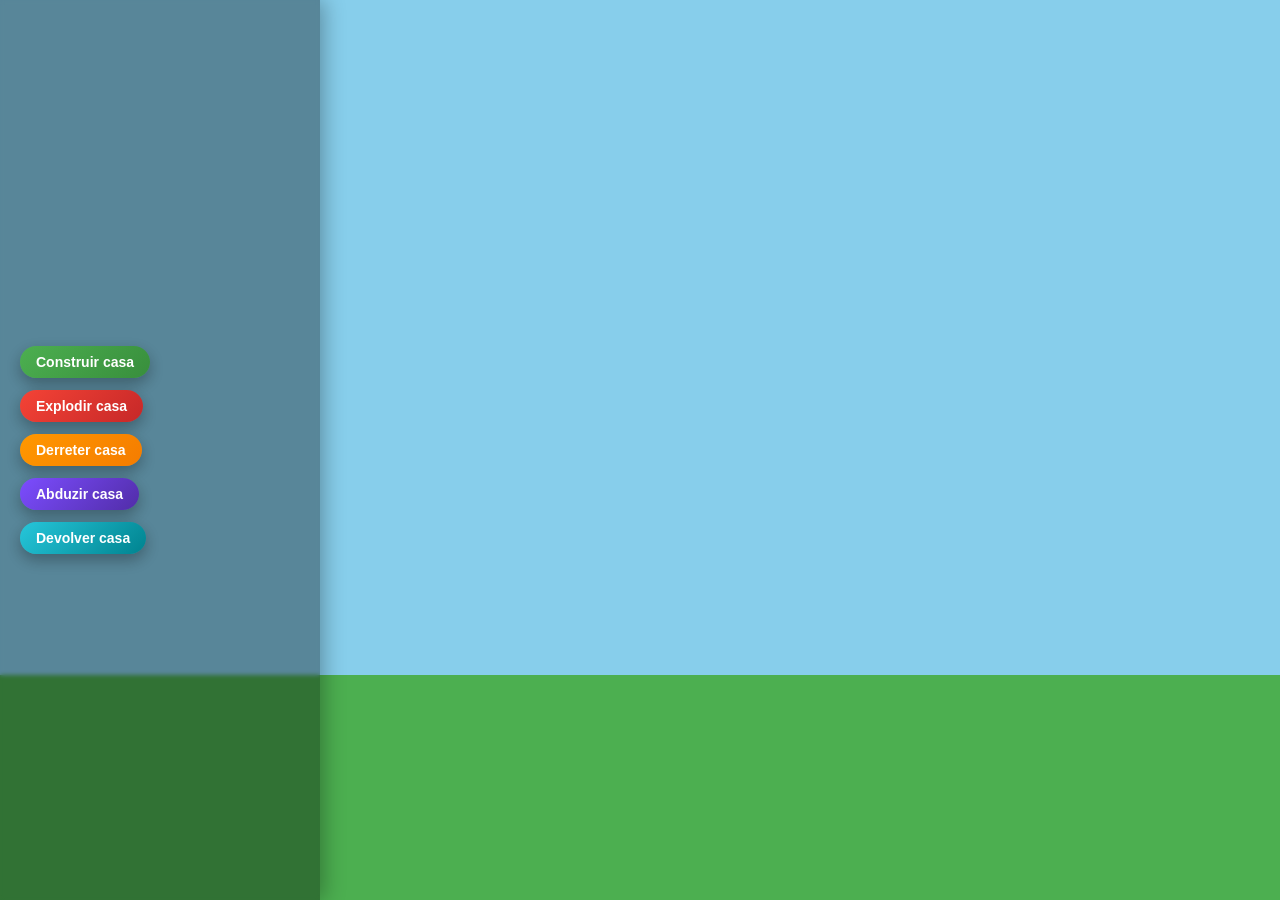
==== index.html @ 7f027447 "first commit" ====
<!DOCTYPE html>
<html lang="pt-BR">
<head>
  <meta charset="UTF-8">
  <meta name="viewport" content="width=device-width, initial-scale=1.0">
  <title>Construtor de Casas</title>
  <style>
    * {
      margin: 0;
      padding: 0;
      box-sizing: border-box;
    }

    body {
      font-family: "Comic Sans MS", "Comic Sans", cursive, sans-serif;
      display: flex;
      flex-direction: column;
      justify-content: center;
      align-items: center;
      min-height: 100vh;
      background: #87ceeb;
      overflow: hidden;
    }

    .ground {
      position: fixed;
      bottom: 0;
      left: 0;
      width: 100%;
      height: 25vh;
      background: #4caf50;
    }

    .control-panel {
      position: fixed;
      left: 0;
      top: 0;
      bottom: 0;
      width: 25vw;
      z-index: 10;
      display: flex;
      flex-direction: column;
      justify-content: center;
      align-items: flex-start;
      gap: 12px;
      padding: 20px;
      background: rgba(0, 0, 0, 0.35);
      backdrop-filter: blur(2px);
      box-shadow: 4px 0 20px rgba(0, 0, 0, 0.3);
    }

    button {
      font-family: inherit;
      border: none;
      padding: 8px 16px;
      font-size: 14px;
      font-weight: bold;
      border-radius: 50px;
      cursor: pointer;
      color: #fff;
      box-shadow: 0 6px 16px rgba(0, 0, 0, 0.3);
      transition: transform 0.2s, box-shadow 0.2s, filter 0.2s;
    }

    button:hover {
      transform: translateY(-3px);
      filter: brightness(1.1);
    }

    button:active {
      transform: translateY(0) scale(0.96);
    }

    #btn-build {
      background: linear-gradient(135deg, #4caf50, #388e3c);
    }

    #btn-explode {
      background: linear-gradient(135deg, #f44336, #c62828);
    }

    #btn-melt {
      background: linear-gradient(135deg, #ff9800, #f57c00);
    }

    #btn-abduct {
      background: linear-gradient(135deg, #7c4dff, #512da8);
    }

    #btn-return {
      background: linear-gradient(135deg, #26c6da, #00838f);
    }

    .scene {
      position: fixed;
      bottom: 25vh;
      left: 50%;
      transform: translateX(-50%);
      width: 300px;
      height: 320px;
      z-index: 5;
    }

    .house {
      position: absolute;
      bottom: 0;
      left: 50%;
      margin-left: -90px;
      width: 180px;
      height: 150px;
      background: #f4a460;
      border: 3px solid #5d4037;
      visibility: hidden;
      opacity: 0;
    }

    .house.built {
      visibility: visible;
      opacity: 1;
    }

    .house.popping {
      animation: pop 0.4s ease-out;
    }

    .house.returning {
      visibility: visible;
      animation: return-down 1.6s ease-out forwards;
    }

    @keyframes return-down {
      from {
        transform: translateY(-45vh) scale(0.05);
        opacity: 0;
      }
      to {
        transform: translateY(0) scale(1);
        opacity: 1;
      }
    }

    .house .roof {
      position: absolute;
      bottom: 100%;
      left: 50%;
      margin-left: -105px;
      width: 0;
      height: 0;
      border-left: 105px solid transparent;
      border-right: 105px solid transparent;
      border-bottom: 90px solid #c62828;
    }

    .house .door {
      position: absolute;
      bottom: 0;
      left: 50%;
      margin-left: -20px;
      width: 40px;
      height: 60px;
      background: #5d4037;
      border-radius: 20px 20px 0 0;
      z-index: 1;
    }

    .house .window {
      position: absolute;
      top: 20px;
      width: 34px;
      height: 34px;
      background: #bbdefb;
      border: 3px solid #5d4037;
      border-radius: 4px;
    }

    .house .window.left {
      left: 16px;
    }

    .house .window.right {
      right: 16px;
    }

    @keyframes pop {
      0% {
        transform: scale(0);
      }
      70% {
        transform: scale(1.1);
      }
      100% {
        transform: scale(1);
      }
    }

    .house.melting {
      animation: melt 1.6s ease-in forwards;
    }

    @keyframes melt {
      0% {
        transform: scale(1);
        opacity: 1;
      }
      25% {
        transform: scaleY(1.1);
        border-radius: 12px 12px 0 0;
      }
      60% {
        transform: scaleY(0.55) translateY(30px);
        border-radius: 40% 40% 60% 60%;
        filter: blur(1px);
      }
      100% {
        transform: scaleY(0.05) translateY(70px);
        border-radius: 50%;
        opacity: 0;
      }
    }

    .drip {
      position: fixed;
      width: 10px;
      height: 30px;
      border-radius: 50%;
      pointer-events: none;
      z-index: 20;
      background: #f4a460;
      animation: drip 1.2s ease-in forwards;
    }

    @keyframes drip {
      from {
        transform: translateY(0) scale(1);
        opacity: 1;
      }
      to {
        transform: translateY(120px) scale(0.6);
        opacity: 0;
      }
    }

    .particle {
      position: fixed;
      width: 12px;
      height: 12px;
      border-radius: 50%;
      pointer-events: none;
      z-index: 20;
      animation: fly 0.9s ease-out forwards;
    }

    @keyframes fly {
      0% {
        transform: translate(0, 0) scale(1);
        opacity: 1;
      }
      100% {
        transform: translate(var(--dx), var(--dy)) scale(0.2);
        opacity: 0;
      }
    }

    .boom {
      position: absolute;
      top: 40%;
      left: 50%;
      margin-left: -45px;
      font-size: 90px;
      opacity: 0;
      pointer-events: none;
      z-index: 15;
    }

    #ufo {
      position: fixed;
      top: 3%;
      left: -320px;
      width: 200px;
      height: 70px;
      z-index: 18;
      visibility: hidden;
      pointer-events: none;
    }

    #ufo .ufo-body {
      position: absolute;
      top: 0;
      left: 0;
      width: 200px;
      height: 70px;
      animation: bob 2.2s ease-in-out infinite alternate;
    }

    #ufo.enter {
      visibility: visible;
      animation: ufo-in 1.6s ease-in forwards;
    }

    #ufo.exit {
      visibility: visible;
      animation: ufo-out 1.5s ease-in forwards;
    }

    @keyframes ufo-in {
      from {
        left: -320px;
      }
      to {
        left: calc(50% - 100px);
      }
    }

    @keyframes ufo-out {
      from {
        left: calc(50% - 100px);
      }
      to {
        left: 100vw;
      }
    }

    .ufo-dome {
      position: absolute;
      top: -34px;
      left: 50%;
      transform: translateX(-50%);
      width: 84px;
      height: 56px;
      background: radial-gradient(circle at 35% 22%, #e8fbff, #4fc3f7 55%, #0277bd);
      border-radius: 50% 50% 48% 48%;
      box-shadow: inset 0 -8px 10px rgba(0, 0, 0, 0.3), 0 0 18px rgba(79, 195, 247, 0.6);
    }

    .ufo-dome::after {
      content: '';
      position: absolute;
      top: 8px;
      left: 20px;
      width: 12px;
      height: 8px;
      background: rgba(255, 255, 255, 0.8);
      border-radius: 50%;
      transform: rotate(-25deg);
    }

    .ufo-saucer {
      position: absolute;
      top: 20px;
      left: 0;
      width: 200px;
      height: 52px;
      background: radial-gradient(ellipse at 50% 0%, #cfd8dc, #90a4ae 55%, #455a64);
      border-radius: 50%;
      box-shadow: 0 10px 20px rgba(0, 0, 0, 0.45);
    }

    .ufo-saucer::after {
      content: '';
      position: absolute;
      left: 17%;
      right: 17%;
      bottom: -20px;
      height: 30px;
      background: radial-gradient(ellipse at 50% 0%, #90a4ae, #37474f);
      border-radius: 50%;
      box-shadow: inherit;
    }

    .ufo-light {
      position: absolute;
      bottom: -4px;
      width: 10px;
      height: 10px;
      border-radius: 50%;
      animation: blink 0.5s ease-in-out infinite alternate;
    }

    .ufo-light.l1 { left: 20px; background: #ff1744; }
    .ufo-light.l2 { left: 55px; background: #00e676; animation-delay: 0.15s; }
    .ufo-light.l3 { left: 95px; background: #2979ff; animation-delay: 0.3s; }
    .ufo-light.l4 { left: 130px; background: #ffee58; animation-delay: 0.45s; }
    .ufo-light.l5 { left: 165px; background: #ff9100; animation-delay: 0.6s; }

    @keyframes blink {
      from {
        opacity: 0.2;
        box-shadow: none;
      }
      to {
        opacity: 1;
        box-shadow: 0 0 10px 3px currentColor;
      }
    }

    @keyframes bob {
      from {
        transform: translateY(0);
      }
      to {
        transform: translateY(14px);
      }
    }

    #beam {
      position: fixed;
      top: 13%;
      left: calc(50% - 70px);
      width: 140px;
      height: 45vh;
      clip-path: polygon(38% 0, 62% 0, 100% 100%, 0 100%);
      background: linear-gradient(to bottom, rgba(139, 255, 139, 0.9), rgba(139, 255, 139, 0));
      z-index: 17;
      visibility: hidden;
      pointer-events: none;
    }

    #beam.show {
      visibility: visible;
      animation: beam-glow 0.8s ease-in-out infinite alternate;
    }

    @keyframes beam-glow {
      from {
        opacity: 0.5;
      }
      to {
        opacity: 1;
      }
    }

    .house.abducted {
      animation: abduct 1.5s ease-in forwards;
    }

    @keyframes abduct {
      to {
        transform: translateY(-45vh) scale(0.1);
        opacity: 0;
      }
    }

    .boom.show {
      animation: boom 0.8s ease-out forwards;
    }

    @keyframes boom {
      0% {
        opacity: 1;
        transform: scale(0.3);
      }
      100% {
        opacity: 0;
        transform: scale(2.5);
      }
    }

    .message {
      position: fixed;
      top: 20px;
      left: 50%;
      transform: translateX(-50%);
      background: rgba(0, 0, 0, 0.7);
      color: #fff;
      padding: 10px 24px;
      border-radius: 50px;
      font-size: 18px;
      z-index: 30;
      visibility: hidden;
      opacity: 0;
      transition: opacity 0.2s, visibility 0.2s;
    }

    .message.show {
      visibility: visible;
      opacity: 1;
    }
  </style>
</head>
<body>
  <div class="ground"></div>

  <div class="control-panel">
    <button id="btn-build" type="button" onclick="buildHouse()">Construir casa</button>
    <button id="btn-explode" type="button" onclick="explodeHouse()">Explodir casa</button>
    <button id="btn-melt" type="button" onclick="meltHouse()">Derreter casa</button>
    <button id="btn-abduct" type="button" onclick="abductHouse()">Abduzir casa</button>
    <button id="btn-return" type="button" onclick="returnHouse()">Devolver casa</button>
  </div>

  <div class="scene">
    <div id="ufo">
      <div class="ufo-body">
        <div class="ufo-dome"></div>
        <div class="ufo-saucer"></div>
        <div class="ufo-light l1"></div>
        <div class="ufo-light l2"></div>
        <div class="ufo-light l3"></div>
        <div class="ufo-light l4"></div>
        <div class="ufo-light l5"></div>
      </div>
    </div>
    <div id="beam" class="beam"></div>
    <div id="boom" class="boom">💥</div>
    <div id="house" class="house">
      <div class="roof"></div>
      <div class="door"></div>
      <div class="window left"></div>
      <div class="window right"></div>
    </div>
  </div>

  <div id="message" class="message"></div>

  <script>
    var house = document.getElementById('house');
    var boom = document.getElementById('boom');
    var message = document.getElementById('message');
    var ufo = document.getElementById('ufo');
    var beam = document.getElementById('beam');
    var houseBuilt = false;
    var houseAbducted = false;
    var msgTimer = null;
    var ufoBusy = false;

    function showMessage(text) {
      message.textContent = text;
      message.classList.add('show');
      if (msgTimer) clearTimeout(msgTimer);
      msgTimer = setTimeout(function () {
        message.classList.remove('show');
      }, 1500);
    }

    function spawnParticles() {
      var colors = ['#f44336', '#ff9800', '#ffeb3b', '#8d6e63', '#ffffff'];
      var rect = house.getBoundingClientRect();
      var hw = rect.left + rect.width / 2;
      var hy = rect.top + rect.height / 2;
      for (var i = 0; i < 30; i++) {
        var p = document.createElement('div');
        p.className = 'particle';
        p.style.background = colors[i % colors.length];
        p.style.left = hw + 'px';
        p.style.top = hy + 'px';
        p.style.setProperty('--dx', (Math.random() - 0.5) * 500 + 'px');
        p.style.setProperty('--dy', (-Math.random() * 500 + 100) + 'px');
        document.body.appendChild(p);
        (function (el) {
          setTimeout(function () { el.remove(); }, 900);
        })(p);
      }
    }

    function buildHouse() {
      if (houseBuilt) {
        showMessage('A casa já está construída!');
        return;
      }
      houseBuilt = true;
      houseAbducted = false;
      house.style.visibility = '';
      boom.classList.remove('show');
      house.classList.remove('built');
      void house.offsetWidth;
      house.classList.add('built');
      house.classList.add('popping');
      setTimeout(function () {
        house.classList.remove('popping');
      }, 500);
      showMessage('🏠 Casa construída');
    }

    function explodeHouse() {
      if (!houseBuilt) {
        showMessage('Não há casa para explodir!');
        return;
      }
      spawnParticles();
      boom.classList.remove('show');
      void boom.offsetWidth;
      boom.classList.add('show');
      house.classList.remove('built');
      houseBuilt = false;
      showMessage('💥 BUM!');
    }

    function spawnDrips() {
      var rect = house.getBoundingClientRect();
      var hw = rect.left + rect.width / 2;
      var hy = rect.top + rect.height / 2;
      for (var i = 0; i < 8; i++) {
        var d = document.createElement('div');
        d.className = 'drip';
        d.style.left = hw + (i - 3) * 22 + 'px';
        d.style.top = hy + 60 + (i % 3) * 15 + 'px';
        d.style.animationDelay = i * 0.15 + 's';
        document.body.appendChild(d);
        (function (el) {
          setTimeout(function () { el.remove(); }, 2600);
        })(d);
      }
    }

    function meltHouse() {
      if (!houseBuilt) {
        showMessage('Não há casa para derreter!');
        return;
      }
      spawnDrips();
      house.classList.remove('built');
      house.classList.add('melting');
      houseBuilt = false;
      showMessage('🥵 A casa derreteu');
      setTimeout(function () {
        house.classList.remove('melting');
      }, 1700);
    }

    function flyEnter(cb) {
      if (ufoBusy) return;
      ufoBusy = true;
      ufo.classList.remove('exit');
      ufo.style.left = '';
      ufo.style.top = '';
      ufo.style.visibility = '';
      ufo.classList.add('enter');
      setTimeout(function () {
        if (cb) cb();
      }, 1600);
    }

    function flyExit(cb) {
      ufo.classList.remove('enter');
      void ufo.offsetWidth;
      ufo.classList.add('exit');
      setTimeout(function () {
        ufo.classList.remove('exit');
        ufo.style.left = '-320px';
        ufo.style.top = '';
        ufo.style.visibility = 'hidden';
        ufoBusy = false;
        if (cb) cb();
      }, 1500);
    }

    function abductHouse() {
      if (!houseBuilt) {
        showMessage('Não há casa para abduzir!');
        return;
      }
      if (ufoBusy) {
        showMessage('O OVNI está ocupado!');
        return;
      }
      houseBuilt = false;
      houseAbducted = true;

      flyEnter(function () {
        beam.classList.add('show');
        house.classList.remove('built');
        house.classList.add('abducted');
      });

      setTimeout(function () {
        house.classList.remove('abducted');
        house.style.visibility = 'hidden';
        beam.classList.remove('show');
        flyExit(function () {
          house.style.visibility = '';
        });
      }, 3400);

      showMessage('🛸 Casa abduzida!');
    }

    function returnHouse() {
      if (!houseAbducted) {
        showMessage('A casa não está abduzida!');
        return;
      }
      if (ufoBusy) {
        showMessage('O OVNI está ocupado!');
        return;
      }
      houseAbducted = false;

      flyEnter(function () {
        beam.classList.add('show');
        house.classList.remove('built');
        house.style.visibility = '';
        void house.offsetWidth;
        house.classList.add('built');
        house.classList.add('returning');
      });

      setTimeout(function () {
        house.classList.remove('returning');
        houseBuilt = true;
        beam.classList.remove('show');
        showMessage('🏠 Casa devolvida!');
        flyExit();
      }, 3400);
    }
  </script>
</body>
</html>
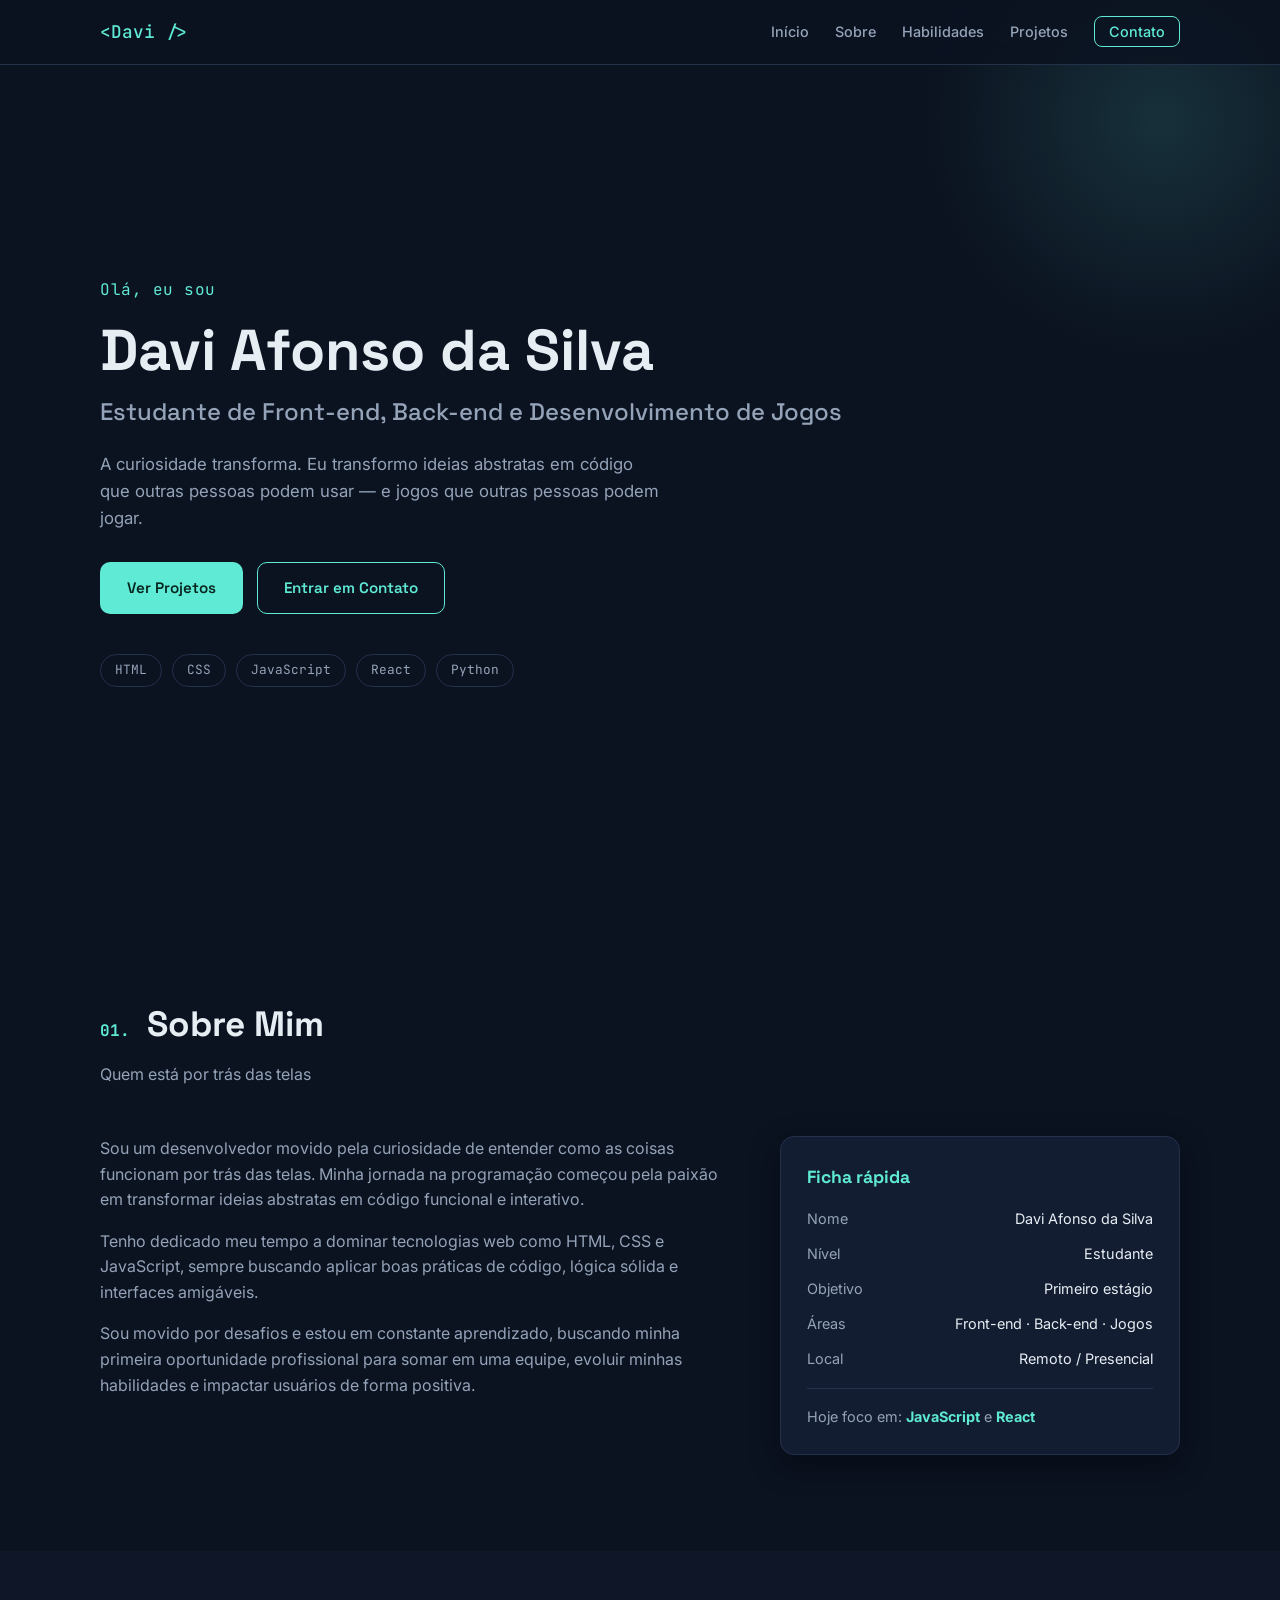
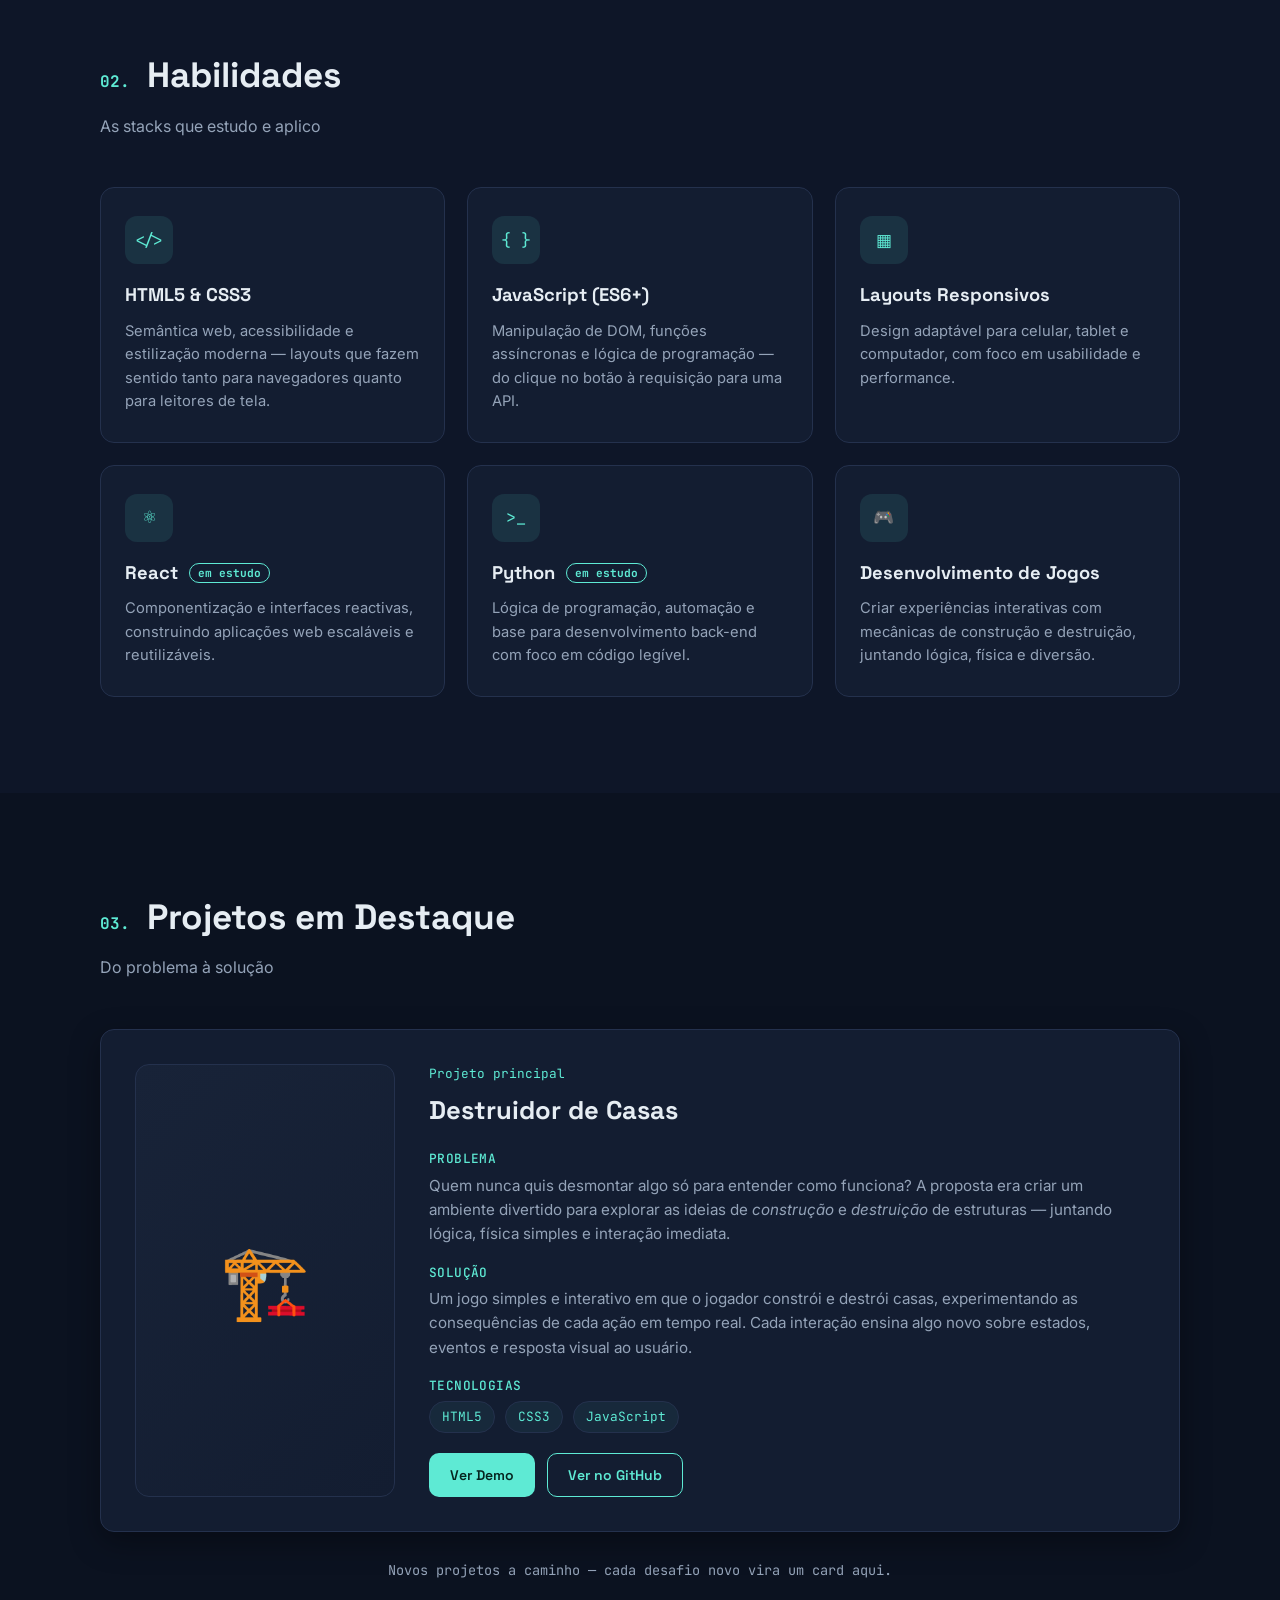
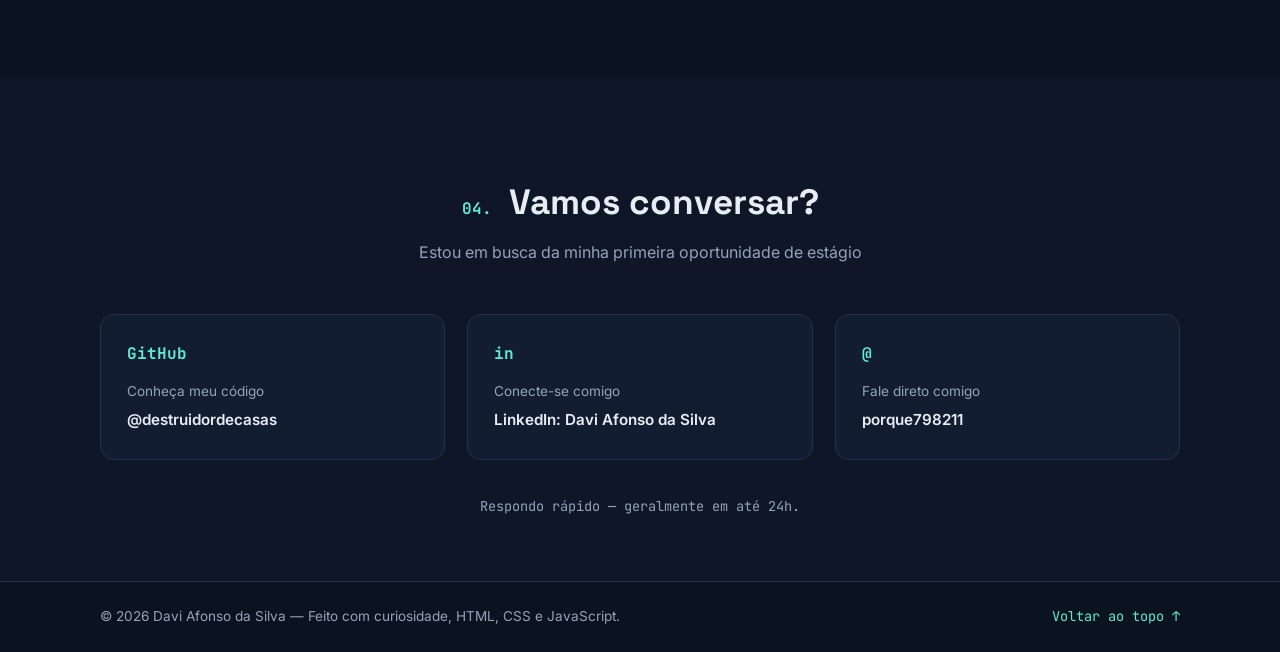
==== commit 6ec2119f: "add portfolio curriculo" ====
--- a/index.html
+++ b/index.html
@@ -3,705 +3,243 @@
 <head>
   <meta charset="UTF-8">
   <meta name="viewport" content="width=device-width, initial-scale=1.0">
-  <title>Construtor de Casas</title>
-  <style>
-    * {
-      margin: 0;
-      padding: 0;
-      box-sizing: border-box;
-    }
-
-    body {
-      font-family: "Comic Sans MS", "Comic Sans", cursive, sans-serif;
-      display: flex;
-      flex-direction: column;
-      justify-content: center;
-      align-items: center;
-      min-height: 100vh;
-      background: #87ceeb;
-      overflow: hidden;
-    }
-
-    .ground {
-      position: fixed;
-      bottom: 0;
-      left: 0;
-      width: 100%;
-      height: 25vh;
-      background: #4caf50;
-    }
-
-    .control-panel {
-      position: fixed;
-      left: 0;
-      top: 0;
-      bottom: 0;
-      width: 25vw;
-      z-index: 10;
-      display: flex;
-      flex-direction: column;
-      justify-content: center;
-      align-items: flex-start;
-      gap: 12px;
-      padding: 20px;
-      background: rgba(0, 0, 0, 0.35);
-      backdrop-filter: blur(2px);
-      box-shadow: 4px 0 20px rgba(0, 0, 0, 0.3);
-    }
-
-    button {
-      font-family: inherit;
-      border: none;
-      padding: 8px 16px;
-      font-size: 14px;
-      font-weight: bold;
-      border-radius: 50px;
-      cursor: pointer;
-      color: #fff;
-      box-shadow: 0 6px 16px rgba(0, 0, 0, 0.3);
-      transition: transform 0.2s, box-shadow 0.2s, filter 0.2s;
-    }
-
-    button:hover {
-      transform: translateY(-3px);
-      filter: brightness(1.1);
-    }
-
-    button:active {
-      transform: translateY(0) scale(0.96);
-    }
-
-    #btn-build {
-      background: linear-gradient(135deg, #4caf50, #388e3c);
-    }
-
-    #btn-explode {
-      background: linear-gradient(135deg, #f44336, #c62828);
-    }
-
-    #btn-melt {
-      background: linear-gradient(135deg, #ff9800, #f57c00);
-    }
-
-    #btn-abduct {
-      background: linear-gradient(135deg, #7c4dff, #512da8);
-    }
-
-    #btn-return {
-      background: linear-gradient(135deg, #26c6da, #00838f);
-    }
-
-    .scene {
-      position: fixed;
-      bottom: 25vh;
-      left: 50%;
-      transform: translateX(-50%);
-      width: 300px;
-      height: 320px;
-      z-index: 5;
-    }
-
-    .house {
-      position: absolute;
-      bottom: 0;
-      left: 50%;
-      margin-left: -90px;
-      width: 180px;
-      height: 150px;
-      background: #f4a460;
-      border: 3px solid #5d4037;
-      visibility: hidden;
-      opacity: 0;
-    }
-
-    .house.built {
-      visibility: visible;
-      opacity: 1;
-    }
-
-    .house.popping {
-      animation: pop 0.4s ease-out;
-    }
-
-    .house.returning {
-      visibility: visible;
-      animation: return-down 1.6s ease-out forwards;
-    }
-
-    @keyframes return-down {
-      from {
-        transform: translateY(-45vh) scale(0.05);
-        opacity: 0;
-      }
-      to {
-        transform: translateY(0) scale(1);
-        opacity: 1;
-      }
-    }
-
-    .house .roof {
-      position: absolute;
-      bottom: 100%;
-      left: 50%;
-      margin-left: -105px;
-      width: 0;
-      height: 0;
-      border-left: 105px solid transparent;
-      border-right: 105px solid transparent;
-      border-bottom: 90px solid #c62828;
-    }
-
-    .house .door {
-      position: absolute;
-      bottom: 0;
-      left: 50%;
-      margin-left: -20px;
-      width: 40px;
-      height: 60px;
-      background: #5d4037;
-      border-radius: 20px 20px 0 0;
-      z-index: 1;
-    }
-
-    .house .window {
-      position: absolute;
-      top: 20px;
-      width: 34px;
-      height: 34px;
-      background: #bbdefb;
-      border: 3px solid #5d4037;
-      border-radius: 4px;
-    }
-
-    .house .window.left {
-      left: 16px;
-    }
-
-    .house .window.right {
-      right: 16px;
-    }
-
-    @keyframes pop {
-      0% {
-        transform: scale(0);
-      }
-      70% {
-        transform: scale(1.1);
-      }
-      100% {
-        transform: scale(1);
-      }
-    }
-
-    .house.melting {
-      animation: melt 1.6s ease-in forwards;
-    }
-
-    @keyframes melt {
-      0% {
-        transform: scale(1);
-        opacity: 1;
-      }
-      25% {
-        transform: scaleY(1.1);
-        border-radius: 12px 12px 0 0;
-      }
-      60% {
-        transform: scaleY(0.55) translateY(30px);
-        border-radius: 40% 40% 60% 60%;
-        filter: blur(1px);
-      }
-      100% {
-        transform: scaleY(0.05) translateY(70px);
-        border-radius: 50%;
-        opacity: 0;
-      }
-    }
-
-    .drip {
-      position: fixed;
-      width: 10px;
-      height: 30px;
-      border-radius: 50%;
-      pointer-events: none;
-      z-index: 20;
-      background: #f4a460;
-      animation: drip 1.2s ease-in forwards;
-    }
-
-    @keyframes drip {
-      from {
-        transform: translateY(0) scale(1);
-        opacity: 1;
-      }
-      to {
-        transform: translateY(120px) scale(0.6);
-        opacity: 0;
-      }
-    }
-
-    .particle {
-      position: fixed;
-      width: 12px;
-      height: 12px;
-      border-radius: 50%;
-      pointer-events: none;
-      z-index: 20;
-      animation: fly 0.9s ease-out forwards;
-    }
-
-    @keyframes fly {
-      0% {
-        transform: translate(0, 0) scale(1);
-        opacity: 1;
-      }
-      100% {
-        transform: translate(var(--dx), var(--dy)) scale(0.2);
-        opacity: 0;
-      }
-    }
-
-    .boom {
-      position: absolute;
-      top: 40%;
-      left: 50%;
-      margin-left: -45px;
-      font-size: 90px;
-      opacity: 0;
-      pointer-events: none;
-      z-index: 15;
-    }
-
-    #ufo {
-      position: fixed;
-      top: 3%;
-      left: -320px;
-      width: 200px;
-      height: 70px;
-      z-index: 18;
-      visibility: hidden;
-      pointer-events: none;
-    }
-
-    #ufo .ufo-body {
-      position: absolute;
-      top: 0;
-      left: 0;
-      width: 200px;
-      height: 70px;
-      animation: bob 2.2s ease-in-out infinite alternate;
-    }
-
-    #ufo.enter {
-      visibility: visible;
-      animation: ufo-in 1.6s ease-in forwards;
-    }
-
-    #ufo.exit {
-      visibility: visible;
-      animation: ufo-out 1.5s ease-in forwards;
-    }
-
-    @keyframes ufo-in {
-      from {
-        left: -320px;
-      }
-      to {
-        left: calc(50% - 100px);
-      }
-    }
-
-    @keyframes ufo-out {
-      from {
-        left: calc(50% - 100px);
-      }
-      to {
-        left: 100vw;
-      }
-    }
-
-    .ufo-dome {
-      position: absolute;
-      top: -34px;
-      left: 50%;
-      transform: translateX(-50%);
-      width: 84px;
-      height: 56px;
-      background: radial-gradient(circle at 35% 22%, #e8fbff, #4fc3f7 55%, #0277bd);
-      border-radius: 50% 50% 48% 48%;
-      box-shadow: inset 0 -8px 10px rgba(0, 0, 0, 0.3), 0 0 18px rgba(79, 195, 247, 0.6);
-    }
-
-    .ufo-dome::after {
-      content: '';
-      position: absolute;
-      top: 8px;
-      left: 20px;
-      width: 12px;
-      height: 8px;
-      background: rgba(255, 255, 255, 0.8);
-      border-radius: 50%;
-      transform: rotate(-25deg);
-    }
-
-    .ufo-saucer {
-      position: absolute;
-      top: 20px;
-      left: 0;
-      width: 200px;
-      height: 52px;
-      background: radial-gradient(ellipse at 50% 0%, #cfd8dc, #90a4ae 55%, #455a64);
-      border-radius: 50%;
-      box-shadow: 0 10px 20px rgba(0, 0, 0, 0.45);
-    }
-
-    .ufo-saucer::after {
-      content: '';
-      position: absolute;
-      left: 17%;
-      right: 17%;
-      bottom: -20px;
-      height: 30px;
-      background: radial-gradient(ellipse at 50% 0%, #90a4ae, #37474f);
-      border-radius: 50%;
-      box-shadow: inherit;
-    }
-
-    .ufo-light {
-      position: absolute;
-      bottom: -4px;
-      width: 10px;
-      height: 10px;
-      border-radius: 50%;
-      animation: blink 0.5s ease-in-out infinite alternate;
-    }
-
-    .ufo-light.l1 { left: 20px; background: #ff1744; }
-    .ufo-light.l2 { left: 55px; background: #00e676; animation-delay: 0.15s; }
-    .ufo-light.l3 { left: 95px; background: #2979ff; animation-delay: 0.3s; }
-    .ufo-light.l4 { left: 130px; background: #ffee58; animation-delay: 0.45s; }
-    .ufo-light.l5 { left: 165px; background: #ff9100; animation-delay: 0.6s; }
-
-    @keyframes blink {
-      from {
-        opacity: 0.2;
-        box-shadow: none;
-      }
-      to {
-        opacity: 1;
-        box-shadow: 0 0 10px 3px currentColor;
-      }
-    }
-
-    @keyframes bob {
-      from {
-        transform: translateY(0);
-      }
-      to {
-        transform: translateY(14px);
-      }
-    }
-
-    #beam {
-      position: fixed;
-      top: 13%;
-      left: calc(50% - 70px);
-      width: 140px;
-      height: 45vh;
-      clip-path: polygon(38% 0, 62% 0, 100% 100%, 0 100%);
-      background: linear-gradient(to bottom, rgba(139, 255, 139, 0.9), rgba(139, 255, 139, 0));
-      z-index: 17;
-      visibility: hidden;
-      pointer-events: none;
-    }
-
-    #beam.show {
-      visibility: visible;
-      animation: beam-glow 0.8s ease-in-out infinite alternate;
-    }
-
-    @keyframes beam-glow {
-      from {
-        opacity: 0.5;
-      }
-      to {
-        opacity: 1;
-      }
-    }
-
-    .house.abducted {
-      animation: abduct 1.5s ease-in forwards;
-    }
-
-    @keyframes abduct {
-      to {
-        transform: translateY(-45vh) scale(0.1);
-        opacity: 0;
-      }
-    }
-
-    .boom.show {
-      animation: boom 0.8s ease-out forwards;
-    }
-
-    @keyframes boom {
-      0% {
-        opacity: 1;
-        transform: scale(0.3);
-      }
-      100% {
-        opacity: 0;
-        transform: scale(2.5);
-      }
-    }
-
-    .message {
-      position: fixed;
-      top: 20px;
-      left: 50%;
-      transform: translateX(-50%);
-      background: rgba(0, 0, 0, 0.7);
-      color: #fff;
-      padding: 10px 24px;
-      border-radius: 50px;
-      font-size: 18px;
-      z-index: 30;
-      visibility: hidden;
-      opacity: 0;
-      transition: opacity 0.2s, visibility 0.2s;
-    }
-
-    .message.show {
-      visibility: visible;
-      opacity: 1;
-    }
-  </style>
+  <title>Davi Afonso da Silva | Desenvolvedor</title>
+  <meta name="description" content="Portfólio de Davi Afonso da Silva — desenvolvedor front-end, back-end e de jogos em formação. Dê o primeiro passo para uma oportunidade de estágio.">
+  <link rel="preconnect" href="https://fonts.googleapis.com">
+  <link rel="preconnect" href="https://fonts.gstatic.com" crossorigin>
+  <link href="https://fonts.googleapis.com/css2?family=Space+Grotesk:wght@400;500;600;700&family=Inter:wght@400;500;600&family=JetBrains+Mono:wght@400;500&display=swap" rel="stylesheet">
+  <link rel="stylesheet" href="css/style.css">
 </head>
 <body>
-  <div class="ground"></div>
-
-  <div class="control-panel">
-    <button id="btn-build" type="button" onclick="buildHouse()">Construir casa</button>
-    <button id="btn-explode" type="button" onclick="explodeHouse()">Explodir casa</button>
-    <button id="btn-melt" type="button" onclick="meltHouse()">Derreter casa</button>
-    <button id="btn-abduct" type="button" onclick="abductHouse()">Abduzir casa</button>
-    <button id="btn-return" type="button" onclick="returnHouse()">Devolver casa</button>
-  </div>
-
-  <div class="scene">
-    <div id="ufo">
-      <div class="ufo-body">
-        <div class="ufo-dome"></div>
-        <div class="ufo-saucer"></div>
-        <div class="ufo-light l1"></div>
-        <div class="ufo-light l2"></div>
-        <div class="ufo-light l3"></div>
-        <div class="ufo-light l4"></div>
-        <div class="ufo-light l5"></div>
-      </div>
+
+  <a class="skip-link" href="#inicio">Pular para o conteúdo</a>
+
+  <header class="header" id="topo">
+    <div class="container header__inner">
+      <a href="#inicio" class="header__logo">&lt;Davi /&gt;</a>
+
+      <nav class="nav" aria-label="Navegação principal">
+        <ul class="nav__list">
+          <li><a href="#inicio" class="nav__link">Início</a></li>
+          <li><a href="#sobre" class="nav__link">Sobre</a></li>
+          <li><a href="#habilidades" class="nav__link">Habilidades</a></li>
+          <li><a href="#projetos" class="nav__link">Projetos</a></li>
+          <li><a href="#contato" class="nav__link nav__link--cta">Contato</a></li>
+        </ul>
+      </nav>
+
+      <button class="nav-toggle" aria-label="Abrir menu" aria-expanded="false" aria-controls="menu-mobile">
+        <span></span><span></span><span></span>
+      </button>
+
+      <ul class="nav-mobile" id="menu-mobile">
+        <li><a href="#inicio" class="nav-mobile__link">Início</a></li>
+        <li><a href="#sobre" class="nav-mobile__link">Sobre</a></li>
+        <li><a href="#habilidades" class="nav-mobile__link">Habilidades</a></li>
+        <li><a href="#projetos" class="nav-mobile__link">Projetos</a></li>
+        <li><a href="#contato" class="nav-mobile__link">Contato</a></li>
+      </ul>
     </div>
-    <div id="beam" class="beam"></div>
-    <div id="boom" class="boom">💥</div>
-    <div id="house" class="house">
-      <div class="roof"></div>
-      <div class="door"></div>
-      <div class="window left"></div>
-      <div class="window right"></div>
+  </header>
+
+  <main>
+    <!-- ============ HERO ============ -->
+    <section class="hero" id="inicio">
+      <div class="container hero__inner">
+        <p class="hero__eyebrow">Olá, eu sou</p>
+        <h1 class="hero__title">Davi Afonso da Silva</h1>
+        <h2 class="hero__subtitle">Estudante de Front-end, Back-end e Desenvolvimento de Jogos</h2>
+        <p class="hero__text">
+          A curiosidade transforma. Eu transformo ideias abstratas em código que outras
+          pessoas podem usar — e jogos que outras pessoas podem jogar.
+        </p>
+        <div class="hero__actions">
+          <a href="#projetos" class="btn btn--primary">Ver Projetos</a>
+          <a href="#contato" class="btn btn--ghost">Entrar em Contato</a>
+        </div>
+        <ul class="hero__meta">
+          <li>HTML</li>
+          <li>CSS</li>
+          <li>JavaScript</li>
+          <li>React</li>
+          <li>Python</li>
+        </ul>
+      </div>
+    </section>
+
+    <!-- ============ SOBRE ============ -->
+    <section class="section" id="sobre">
+      <div class="container">
+        <header class="section__head">
+          <h2 class="section__title"><span class="section__num">01.</span> Sobre Mim</h2>
+          <p class="section__lead">Quem está por trás das telas</p>
+        </header>
+        <div class="sobre">
+          <div class="sobre__texto">
+            <p>
+              Sou um desenvolvedor movido pela curiosidade de entender como as coisas funcionam
+              por trás das telas. Minha jornada na programação começou pela paixão em transformar
+              ideias abstratas em código funcional e interativo.
+            </p>
+            <p>
+              Tenho dedicado meu tempo a dominar tecnologias web como HTML, CSS e JavaScript,
+              sempre buscando aplicar boas práticas de código, lógica sólida e interfaces amigáveis.
+            </p>
+            <p>
+              Sou movido por desafios e estou em constante aprendizado, buscando minha primeira
+              oportunidade profissional para somar em uma equipe, evoluir minhas habilidades e
+              impactar usuários de forma positiva.
+            </p>
+          </div>
+          <aside class="sobre__card">
+            <h3 class="sobre__card-title">Ficha rápida</h3>
+            <ul class="sobre__lista">
+              <li><span>Nome</span> Davi Afonso da Silva</li>
+              <li><span>Nível</span> Estudante</li>
+              <li><span>Objetivo</span> Primeiro estágio</li>
+              <li><span>Áreas</span> Front-end · Back-end · Jogos</li>
+              <li><span>Local</span> Remoto / Presencial</li>
+            </ul>
+            <p class="sobre__focus">Hoje foco em: <strong>JavaScript</strong> e <strong>React</strong></p>
+          </aside>
+        </div>
+      </div>
+    </section>
+
+    <!-- ============ HABILIDADES ============ -->
+    <section class="section section--alt" id="habilidades">
+      <div class="container">
+        <header class="section__head">
+          <h2 class="section__title"><span class="section__num">02.</span> Habilidades</h2>
+          <p class="section__lead">As stacks que estudo e aplico</p>
+        </header>
+
+        <div class="habilidades">
+          <article class="card">
+            <span class="card__icon" aria-hidden="true">&lt;/&gt;</span>
+            <h3 class="card__title">HTML5 &amp; CSS3</h3>
+            <p class="card__text">Semântica web, acessibilidade e estilização moderna — layouts que fazem sentido tanto para navegadores quanto para leitores de tela.</p>
+          </article>
+
+          <article class="card">
+            <span class="card__icon" aria-hidden="true">{ }</span>
+            <h3 class="card__title">JavaScript (ES6+)</h3>
+            <p class="card__text">Manipulação de DOM, funções assíncronas e lógica de programação — do clique no botão à requisição para uma API.</p>
+          </article>
+
+          <article class="card">
+            <span class="card__icon" aria-hidden="true">▦</span>
+            <h3 class="card__title">Layouts Responsivos</h3>
+            <p class="card__text">Design adaptável para celular, tablet e computador, com foco em usabilidade e performance.</p>
+          </article>
+
+          <article class="card">
+            <span class="card__icon" aria-hidden="true">⚛</span>
+            <h3 class="card__title">React <span class="card__tag">em estudo</span></h3>
+            <p class="card__text">Componentização e interfaces reactivas, construindo aplicações web escaláveis e reutilizáveis.</p>
+          </article>
+
+          <article class="card">
+            <span class="card__icon" aria-hidden="true">&gt;_</span>
+            <h3 class="card__title">Python <span class="card__tag">em estudo</span></h3>
+            <p class="card__text">Lógica de programação, automação e base para desenvolvimento back-end com foco em código legível.</p>
+          </article>
+
+          <article class="card">
+            <span class="card__icon" aria-hidden="true">🎮</span>
+            <h3 class="card__title">Desenvolvimento de Jogos</h3>
+            <p class="card__text">Criar experiências interativas com mecânicas de construção e destruição, juntando lógica, física e diversão.</p>
+          </article>
+        </div>
+      </div>
+    </section>
+
+    <!-- ============ PROJETOS ============ -->
+    <section class="section" id="projetos">
+      <div class="container">
+        <header class="section__head">
+          <h2 class="section__title"><span class="section__num">03.</span> Projetos em Destaque</h2>
+          <p class="section__lead">Do problema à solução</p>
+        </header>
+
+        <article class="projeto">
+          <figure class="projeto__demo" aria-hidden="true">🏗️</figure>
+          <div class="projeto__body">
+            <p class="projeto__label">Projeto principal</p>
+            <h3 class="projeto__title">Destruidor de Casas</h3>
+
+            <div class="projeto__bloco">
+              <h4>Problema</h4>
+              <p>Quem nunca quis desmontar algo só para entender como funciona? A proposta era criar um ambiente divertido para explorar as ideias de <em>construção</em> e <em>destruição</em> de estruturas — juntando lógica, física simples e interação imediata.</p>
+            </div>
+
+            <div class="projeto__bloco">
+              <h4>Solução</h4>
+              <p>Um jogo simples e interativo em que o jogador constrói e destrói casas, experimentando as consequências de cada ação em tempo real. Cada interação ensina algo novo sobre estados, eventos e resposta visual ao usuário.</p>
+            </div>
+
+            <div class="projeto__bloco">
+              <h4>Tecnologias</h4>
+              <ul class="projeto__tags">
+                <li>HTML5</li>
+                <li>CSS3</li>
+                <li>JavaScript</li>
+              </ul>
+            </div>
+
+            <div class="projeto__links">
+              <a href="portifolio/index.html" class="btn btn--primary btn--sm">Ver Demo</a>
+              <a href="https://github.com/destruidordecasas" class="btn btn--ghost btn--sm" target="_blank" rel="noopener">Ver no GitHub</a>
+            </div>
+          </div>
+        </article>
+
+        <div class="projeto__vazio">
+          <p>Novos projetos a caminho — cada desafio novo vira um card aqui.</p>
+        </div>
+      </div>
+    </section>
+  </main>
+
+  <!-- ============ CONTATO / RODAPÉ ============ -->
+  <section class="contato" id="contato">
+    <div class="container">
+      <header class="section__head">
+        <h2 class="section__title section__title--center"><span class="section__num">04.</span> Vamos conversar?</h2>
+        <p class="section__lead section__lead--center">Estou em busca da minha primeira oportunidade de estágio</p>
+      </header>
+
+      <div class="contato__cards">
+        <a href="https://github.com/destruidordecasas" class="contato__card" target="_blank" rel="noopener">
+          <span class="contato__icon">GitHub</span>
+          <span class="contato__rotulo">Conheça meu código</span>
+          <span class="contato__valor">@destruidordecasas</span>
+        </a>
+
+        <a href="https://www.linkedin.com/in/" class="contato__card" target="_blank" rel="noopener">
+          <span class="contato__icon">in</span>
+          <span class="contato__rotulo">Conecte-se comigo</span>
+          <span class="contato__valor">LinkedIn: Davi Afonso da Silva</span>
+        </a>
+
+        <a href="mailto:porque798211" class="contato__card">
+          <span class="contato__icon">@</span>
+          <span class="contato__rotulo">Fale direto comigo</span>
+          <span class="contato__valor">porque798211</span>
+        </a>
+      </div>
+
+      <p class="contato__resposta">Respondo rápido — geralmente em até 24h.</p>
     </div>
-  </div>
-
-  <div id="message" class="message"></div>
-
-  <script>
-    var house = document.getElementById('house');
-    var boom = document.getElementById('boom');
-    var message = document.getElementById('message');
-    var ufo = document.getElementById('ufo');
-    var beam = document.getElementById('beam');
-    var houseBuilt = false;
-    var houseAbducted = false;
-    var msgTimer = null;
-    var ufoBusy = false;
-
-    function showMessage(text) {
-      message.textContent = text;
-      message.classList.add('show');
-      if (msgTimer) clearTimeout(msgTimer);
-      msgTimer = setTimeout(function () {
-        message.classList.remove('show');
-      }, 1500);
-    }
-
-    function spawnParticles() {
-      var colors = ['#f44336', '#ff9800', '#ffeb3b', '#8d6e63', '#ffffff'];
-      var rect = house.getBoundingClientRect();
-      var hw = rect.left + rect.width / 2;
-      var hy = rect.top + rect.height / 2;
-      for (var i = 0; i < 30; i++) {
-        var p = document.createElement('div');
-        p.className = 'particle';
-        p.style.background = colors[i % colors.length];
-        p.style.left = hw + 'px';
-        p.style.top = hy + 'px';
-        p.style.setProperty('--dx', (Math.random() - 0.5) * 500 + 'px');
-        p.style.setProperty('--dy', (-Math.random() * 500 + 100) + 'px');
-        document.body.appendChild(p);
-        (function (el) {
-          setTimeout(function () { el.remove(); }, 900);
-        })(p);
-      }
-    }
-
-    function buildHouse() {
-      if (houseBuilt) {
-        showMessage('A casa já está construída!');
-        return;
-      }
-      houseBuilt = true;
-      houseAbducted = false;
-      house.style.visibility = '';
-      boom.classList.remove('show');
-      house.classList.remove('built');
-      void house.offsetWidth;
-      house.classList.add('built');
-      house.classList.add('popping');
-      setTimeout(function () {
-        house.classList.remove('popping');
-      }, 500);
-      showMessage('🏠 Casa construída');
-    }
-
-    function explodeHouse() {
-      if (!houseBuilt) {
-        showMessage('Não há casa para explodir!');
-        return;
-      }
-      spawnParticles();
-      boom.classList.remove('show');
-      void boom.offsetWidth;
-      boom.classList.add('show');
-      house.classList.remove('built');
-      houseBuilt = false;
-      showMessage('💥 BUM!');
-    }
-
-    function spawnDrips() {
-      var rect = house.getBoundingClientRect();
-      var hw = rect.left + rect.width / 2;
-      var hy = rect.top + rect.height / 2;
-      for (var i = 0; i < 8; i++) {
-        var d = document.createElement('div');
-        d.className = 'drip';
-        d.style.left = hw + (i - 3) * 22 + 'px';
-        d.style.top = hy + 60 + (i % 3) * 15 + 'px';
-        d.style.animationDelay = i * 0.15 + 's';
-        document.body.appendChild(d);
-        (function (el) {
-          setTimeout(function () { el.remove(); }, 2600);
-        })(d);
-      }
-    }
-
-    function meltHouse() {
-      if (!houseBuilt) {
-        showMessage('Não há casa para derreter!');
-        return;
-      }
-      spawnDrips();
-      house.classList.remove('built');
-      house.classList.add('melting');
-      houseBuilt = false;
-      showMessage('🥵 A casa derreteu');
-      setTimeout(function () {
-        house.classList.remove('melting');
-      }, 1700);
-    }
-
-    function flyEnter(cb) {
-      if (ufoBusy) return;
-      ufoBusy = true;
-      ufo.classList.remove('exit');
-      ufo.style.left = '';
-      ufo.style.top = '';
-      ufo.style.visibility = '';
-      ufo.classList.add('enter');
-      setTimeout(function () {
-        if (cb) cb();
-      }, 1600);
-    }
-
-    function flyExit(cb) {
-      ufo.classList.remove('enter');
-      void ufo.offsetWidth;
-      ufo.classList.add('exit');
-      setTimeout(function () {
-        ufo.classList.remove('exit');
-        ufo.style.left = '-320px';
-        ufo.style.top = '';
-        ufo.style.visibility = 'hidden';
-        ufoBusy = false;
-        if (cb) cb();
-      }, 1500);
-    }
-
-    function abductHouse() {
-      if (!houseBuilt) {
-        showMessage('Não há casa para abduzir!');
-        return;
-      }
-      if (ufoBusy) {
-        showMessage('O OVNI está ocupado!');
-        return;
-      }
-      houseBuilt = false;
-      houseAbducted = true;
-
-      flyEnter(function () {
-        beam.classList.add('show');
-        house.classList.remove('built');
-        house.classList.add('abducted');
-      });
-
-      setTimeout(function () {
-        house.classList.remove('abducted');
-        house.style.visibility = 'hidden';
-        beam.classList.remove('show');
-        flyExit(function () {
-          house.style.visibility = '';
-        });
-      }, 3400);
-
-      showMessage('🛸 Casa abduzida!');
-    }
-
-    function returnHouse() {
-      if (!houseAbducted) {
-        showMessage('A casa não está abduzida!');
-        return;
-      }
-      if (ufoBusy) {
-        showMessage('O OVNI está ocupado!');
-        return;
-      }
-      houseAbducted = false;
-
-      flyEnter(function () {
-        beam.classList.add('show');
-        house.classList.remove('built');
-        house.style.visibility = '';
-        void house.offsetWidth;
-        house.classList.add('built');
-        house.classList.add('returning');
-      });
-
-      setTimeout(function () {
-        house.classList.remove('returning');
-        houseBuilt = true;
-        beam.classList.remove('show');
-        showMessage('🏠 Casa devolvida!');
-        flyExit();
-      }, 3400);
-    }
-  </script>
+  </section>
+
+  <footer class="footer">
+    <div class="container footer__inner">
+      <p>© <span id="ano"></span> Davi Afonso da Silva — Feito com curiosidade, HTML, CSS e JavaScript.</p>
+      <a href="#topo" class="footer__topo">Voltar ao topo ↑</a>
+    </div>
+  </footer>
+
+  <script src="js/script.js"></script>
 </body>
 </html>
--- a/css/style.css
+++ b/css/style.css
@@ -0,0 +1,703 @@
+/* ============================================================
+   Portfólio — Davi Afonso da Silva
+   Estilo: tema escuro, tech, com acento ciano/teal
+   Paleta:
+   --bg:        #0b1220  (fundo principal)
+   --bg-alt:    #0e1626  (cenário alternativo)
+   --surface:   #131d31  (cartões)
+   --texto:     #e6edf3  (texto principal)
+   --muted:     #94a3b8  (texto secundário)
+   --accent:    #5eead4  (ciano/teal — destaque)
+   --risco:     #1f2b45  (bordas)
+   ============================================================ */
+
+* {
+  margin: 0;
+  padding: 0;
+  box-sizing: border-box;
+}
+
+:root {
+  --bg: #0b1220;
+  --bg-alt: #0e1628;
+  --surface: #131d31;
+  --surface-2: #182338;
+  --texto: #e6edf3;
+  --muted: #94a3b8;
+  --accent: #5eead4;
+  --accent-2: #22d3ee;
+  --risco: #24314d;
+  --radius: 14px;
+  --sombra: 0 10px 30px rgba(0, 0, 0, 0.35);
+  --font-titulo: "Space Grotesk", system-ui, sans-serif;
+  --font-corpo: "Inter", system-ui, sans-serif;
+  --font-mono: "JetBrains Mono", monospace;
+  --container: 1080px;
+}
+
+html {
+  scroll-behavior: smooth;
+}
+
+body {
+  background-color: var(--bg);
+  color: var(--texto);
+  font-family: var(--font-corpo);
+  line-height: 1.6;
+  -webkit-font-smoothing: antialiased;
+}
+
+img {
+  max-width: 100%;
+  display: block;
+}
+
+a {
+  color: var(--accent);
+  text-decoration: none;
+}
+
+a:hover {
+  color: var(--accent-2);
+}
+
+/* ---------- Utilitários ---------- */
+.container {
+  width: min(var(--container), 92%);
+  margin-inline: auto;
+}
+
+.skip-link {
+  position: absolute;
+  left: -999px;
+  top: 0;
+  background: var(--accent);
+  color: #06251f;
+  padding: 10px 16px;
+  border-radius: 0 0 8px 0;
+  z-index: 1000;
+  font-weight: 600;
+}
+
+.skip-link:focus {
+  left: 0;
+}
+
+/* ---------- Botões ---------- */
+.btn {
+  display: inline-block;
+  padding: 13px 26px;
+  border-radius: 10px;
+  font-weight: 600;
+  font-size: 0.95rem;
+  font-family: var(--font-titulo);
+  border: 1px solid transparent;
+  cursor: pointer;
+  transition: all 0.25s ease;
+}
+
+.btn--primary {
+  background: var(--accent);
+  color: #06251f;
+}
+
+.btn--primary:hover {
+  background: var(--accent-2);
+  transform: translateY(-2px);
+  box-shadow: 0 8px 22px rgba(94, 234, 212, 0.25);
+  color: #06251f;
+}
+
+.btn--ghost {
+  background: transparent;
+  color: var(--accent);
+  border-color: var(--accent);
+}
+
+.btn--ghost:hover {
+  background: rgba(94, 234, 212, 0.1);
+  transform: translateY(-2px);
+  color: var(--accent-2);
+  border-color: var(--accent-2);
+}
+
+.btn--sm {
+  padding: 10px 20px;
+  font-size: 0.875rem;
+}
+
+/* ---------- Header ---------- */
+.header {
+  position: fixed;
+  top: 0;
+  left: 0;
+  width: 100%;
+  background: rgba(11, 18, 32, 0.85);
+  backdrop-filter: blur(12px);
+  -webkit-backdrop-filter: blur(12px);
+  border-bottom: 1px solid var(--risco);
+  z-index: 100;
+}
+
+.header__inner {
+  display: flex;
+  align-items: center;
+  justify-content: space-between;
+  min-height: 64px;
+}
+
+.header__logo {
+  font-family: var(--font-mono);
+  font-weight: 500;
+  font-size: 1.1rem;
+  color: var(--accent);
+}
+
+/* ---------- Nav desktop ---------- */
+.nav__list {
+  display: flex;
+  gap: 26px;
+  list-style: none;
+}
+
+.nav__link {
+  color: var(--muted);
+  font-size: 0.9rem;
+  font-weight: 500;
+  transition: color 0.2s ease;
+}
+
+.nav__link:hover {
+  color: var(--accent);
+}
+
+.nav__link--cta {
+  color: var(--accent);
+  border: 1px solid var(--accent);
+  padding: 6px 14px;
+  border-radius: 8px;
+}
+
+.nav__link--cta:hover {
+  background: rgba(94, 234, 212, 0.1);
+}
+
+/* ---------- Botão hambúrguer ---------- */
+.nav-toggle {
+  display: none;
+  flex-direction: column;
+  gap: 5px;
+  background: none;
+  border: 0;
+  cursor: pointer;
+  padding: 8px;
+  z-index: 110;
+}
+
+.nav-toggle span {
+  display: block;
+  width: 24px;
+  height: 2px;
+  background: var(--texto);
+  border-radius: 2px;
+  transition: transform 0.25s ease, opacity 0.25s ease;
+}
+
+.nav-toggle.is-open span:nth-child(1) {
+  transform: translateY(7px) rotate(45deg);
+}
+
+.nav-toggle.is-open span:nth-child(2) {
+  opacity: 0;
+}
+
+.nav-toggle.is-open span:nth-child(3) {
+  transform: translateY(-7px) rotate(-45deg);
+}
+
+/* ---------- Menu mobile ---------- */
+.nav-mobile {
+  display: none;
+  list-style: none;
+  position: fixed;
+  inset: 64px 0 0 0;
+  background: rgba(11, 18, 32, 0.97);
+  flex-direction: column;
+  align-items: center;
+  justify-content: flex-start;
+  gap: 8px;
+  padding-top: 32px;
+  z-index: 105;
+}
+
+.nav-mobile.is-open {
+  display: flex;
+}
+
+.nav-mobile__link {
+  display: block;
+  padding: 12px 24px;
+  font-size: 1.15rem;
+  font-family: var(--font-titulo);
+  color: var(--texto);
+}
+
+.nav-mobile__link:hover {
+  color: var(--accent);
+}
+
+/* ---------- Hero ---------- */
+.hero {
+  min-height: 100vh;
+  display: flex;
+  align-items: center;
+  padding-top: 64px;
+  position: relative;
+  overflow: hidden;
+}
+
+.hero::before {
+  content: "";
+  position: absolute;
+  width: 480px;
+  height: 480px;
+  border-radius: 50%;
+  background: radial-gradient(circle, rgba(94, 234, 212, 0.14), transparent 70%);
+  top: -120px;
+  right: -120px;
+  pointer-events: none;
+}
+
+.hero__eyebrow {
+  font-family: var(--font-mono);
+  color: var(--accent);
+  font-size: 1rem;
+  margin-bottom: 14px;
+  letter-spacing: 0.5px;
+}
+
+.hero__title {
+  font-family: var(--font-titulo);
+  font-size: clamp(2.3rem, 6vw, 3.6rem);
+  line-height: 1.15;
+  font-weight: 700;
+}
+
+.hero__subtitle {
+  font-family: var(--font-titulo);
+  font-size: clamp(1.1rem, 3vw, 1.5rem);
+  font-weight: 500;
+  color: var(--muted);
+  margin: 10px 0 20px;
+}
+
+.hero__text {
+  max-width: 560px;
+  color: var(--muted);
+  font-size: 1.05rem;
+}
+
+.hero__actions {
+  display: flex;
+  flex-wrap: wrap;
+  gap: 14px;
+  margin: 30px 0 40px;
+}
+
+.hero__meta {
+  display: flex;
+  flex-wrap: wrap;
+  gap: 10px;
+  list-style: none;
+}
+
+.hero__meta li {
+  font-family: var(--font-mono);
+  font-size: 0.8rem;
+  color: var(--muted);
+  border: 1px solid var(--risco);
+  padding: 5px 14px;
+  border-radius: 999px;
+}
+
+/* ---------- Seções ---------- */
+.section {
+  padding: 96px 0;
+}
+
+.section--alt {
+  background-color: var(--bg-alt);
+}
+
+.section__head {
+  margin-bottom: 48px;
+}
+
+.section__title {
+  font-family: var(--font-titulo);
+  font-size: clamp(1.6rem, 4vw, 2.2rem);
+  margin-bottom: 10px;
+}
+
+.section__title--center {
+  text-align: center;
+}
+
+.section__num {
+  color: var(--accent);
+  font-family: var(--font-mono);
+  font-size: 1rem;
+  margin-right: 8px;
+}
+
+.section__lead {
+  color: var(--muted);
+}
+
+.section__lead--center {
+  text-align: center;
+}
+
+/* ---------- Sobre ---------- */
+.sobre {
+  display: grid;
+  grid-template-columns: 1.6fr 1fr;
+  gap: 40px;
+  align-items: start;
+}
+
+.sobre__texto p {
+  color: var(--muted);
+  margin-bottom: 16px;
+}
+
+.sobre__card {
+  background: var(--surface);
+  border: 1px solid var(--risco);
+  border-radius: var(--radius);
+  padding: 26px;
+  box-shadow: var(--sombra);
+}
+
+.sobre__card-title {
+  font-family: var(--font-titulo);
+  font-size: 1.1rem;
+  margin-bottom: 16px;
+  color: var(--accent);
+}
+
+.sobre__lista {
+  list-style: none;
+  display: grid;
+  gap: 12px;
+}
+
+.sobre__lista li {
+  display: flex;
+  justify-content: space-between;
+  gap: 12px;
+  font-size: 0.9rem;
+}
+
+.sobre__lista span {
+  color: var(--muted);
+  min-width: 84px;
+}
+
+.sobre__focus {
+  margin-top: 18px;
+  padding-top: 16px;
+  border-top: 1px solid var(--risco);
+  font-size: 0.9rem;
+  color: var(--muted);
+}
+
+.sobre__focus strong {
+  color: var(--accent);
+}
+
+/* ---------- Habilidades ---------- */
+.habilidades {
+  display: grid;
+  grid-template-columns: repeat(3, 1fr);
+  gap: 22px;
+}
+
+.card {
+  background: var(--surface);
+  border: 1px solid var(--risco);
+  border-radius: var(--radius);
+  padding: 28px 24px;
+  transition: transform 0.25s ease, border-color 0.25s ease;
+}
+
+.card:hover {
+  transform: translateY(-5px);
+  border-color: var(--accent);
+}
+
+.card__icon {
+  display: inline-flex;
+  align-items: center;
+  justify-content: center;
+  width: 48px;
+  height: 48px;
+  border-radius: 12px;
+  background: rgba(94, 234, 212, 0.1);
+  color: var(--accent);
+  font-family: var(--font-mono);
+  font-size: 1.05rem;
+  margin-bottom: 16px;
+}
+
+.card__title {
+  font-family: var(--font-titulo);
+  font-size: 1.15rem;
+  margin-bottom: 10px;
+}
+
+.card__tag {
+  font-family: var(--font-mono);
+  font-size: 0.7rem;
+  color: var(--accent);
+  border: 1px solid var(--accent);
+  padding: 2px 8px;
+  border-radius: 999px;
+  margin-left: 6px;
+  vertical-align: middle;
+}
+
+.card__text {
+  color: var(--muted);
+  font-size: 0.92rem;
+}
+
+/* ---------- Projetos ---------- */
+.projeto {
+  display: grid;
+  grid-template-columns: 260px 1fr;
+  gap: 34px;
+  background: var(--surface);
+  border: 1px solid var(--risco);
+  border-radius: var(--radius);
+  padding: 34px;
+  box-shadow: var(--sombra);
+}
+
+.projeto__demo {
+  display: flex;
+  align-items: center;
+  justify-content: center;
+  font-size: 4.5rem;
+  background: linear-gradient(135deg, var(--surface-2), var(--surface));
+  border: 1px solid var(--risco);
+  border-radius: var(--radius);
+  min-height: 220px;
+}
+
+.projeto__label {
+  font-family: var(--font-mono);
+  font-size: 0.8rem;
+  color: var(--accent);
+  margin-bottom: 6px;
+}
+
+.projeto__title {
+  font-family: var(--font-titulo);
+  font-size: 1.6rem;
+  margin-bottom: 18px;
+}
+
+.projeto__bloco {
+  margin-bottom: 16px;
+}
+
+.projeto__bloco h4 {
+  font-family: var(--font-mono);
+  font-size: 0.8rem;
+  font-weight: 500;
+  color: var(--accent);
+  text-transform: uppercase;
+  letter-spacing: 0.4px;
+  margin-bottom: 4px;
+}
+
+.projeto__bloco p {
+  color: var(--muted);
+  font-size: 0.95rem;
+}
+
+.projeto__tags {
+  list-style: none;
+  display: flex;
+  flex-wrap: wrap;
+  gap: 10px;
+}
+
+.projeto__tags li {
+  font-family: var(--font-mono);
+  font-size: 0.8rem;
+  color: var(--accent);
+  border: 1px solid var(--risco);
+  background: rgba(94, 234, 212, 0.06);
+  padding: 5px 12px;
+  border-radius: 999px;
+}
+
+.projeto__links {
+  display: flex;
+  flex-wrap: wrap;
+  gap: 12px;
+  margin-top: 20px;
+}
+
+.projeto__vazio {
+  text-align: center;
+  margin-top: 28px;
+  font-family: var(--font-mono);
+  font-size: 0.85rem;
+  color: var(--muted);
+}
+
+/* ---------- Contato ---------- */
+.contato {
+  padding: 96px 0 64px;
+  background: var(--bg-alt);
+}
+
+.contato__cards {
+  display: grid;
+  grid-template-columns: repeat(3, 1fr);
+  gap: 22px;
+  margin-top: 40px;
+}
+
+.contato__card {
+  display: flex;
+  flex-direction: column;
+  gap: 6px;
+  background: var(--surface);
+  border: 1px solid var(--risco);
+  border-radius: var(--radius);
+  padding: 26px;
+  color: var(--texto);
+  transition: transform 0.25s ease, border-color 0.25s ease;
+}
+
+.contato__card:hover {
+  transform: translateY(-4px);
+  border-color: var(--accent);
+  color: var(--texto);
+}
+
+.contato__icon {
+  font-family: var(--font-mono);
+  font-weight: 700;
+  color: var(--accent);
+  font-size: 1rem;
+  margin-bottom: 8px;
+}
+
+.contato__rotulo {
+  font-size: 0.85rem;
+  color: var(--muted);
+}
+
+.contato__valor {
+  font-weight: 600;
+  font-size: 0.95rem;
+  word-break: break-word;
+}
+
+.contato__resposta {
+  text-align: center;
+  margin-top: 36px;
+  font-family: var(--font-mono);
+  font-size: 0.85rem;
+  color: var(--muted);
+}
+
+/* ---------- Footer ---------- */
+.footer {
+  border-top: 1px solid var(--risco);
+  padding: 24px 0;
+}
+
+.footer__inner {
+  display: flex;
+  flex-wrap: wrap;
+  gap: 12px;
+  align-items: center;
+  justify-content: space-between;
+}
+
+.footer p {
+  font-size: 0.85rem;
+  color: var(--muted);
+}
+
+.footer__topo {
+  font-family: var(--font-mono);
+  font-size: 0.85rem;
+}
+
+/* ---------- Responsivo ---------- */
+@media (max-width: 900px) {
+  .sobre {
+    grid-template-columns: 1fr;
+  }
+
+  .habilidades {
+    grid-template-columns: repeat(2, 1fr);
+  }
+
+  .contato__cards {
+    grid-template-columns: 1fr;
+  }
+
+  .projeto {
+    grid-template-columns: 1fr;
+  }
+
+  .projeto__demo {
+    min-height: 180px;
+  }
+}
+
+@media (max-width: 640px) {
+  .nav {
+    display: none;
+  }
+
+  .nav-toggle {
+    display: flex;
+  }
+
+  .habilidades {
+    grid-template-columns: 1fr;
+  }
+
+  .section {
+    padding: 72px 0;
+  }
+
+  .hero__actions {
+    flex-direction: column;
+    align-items: stretch;
+  }
+
+  .hero__actions .btn {
+    text-align: center;
+  }
+}
+
+/* ---------- Acessibilidade ---------- */
+:focus-visible {
+  outline: 2px solid var(--accent);
+  outline-offset: 3px;
+  border-radius: 4px;
+}
+
+::selection {
+  background: rgba(94, 234, 212, 0.3);
+}
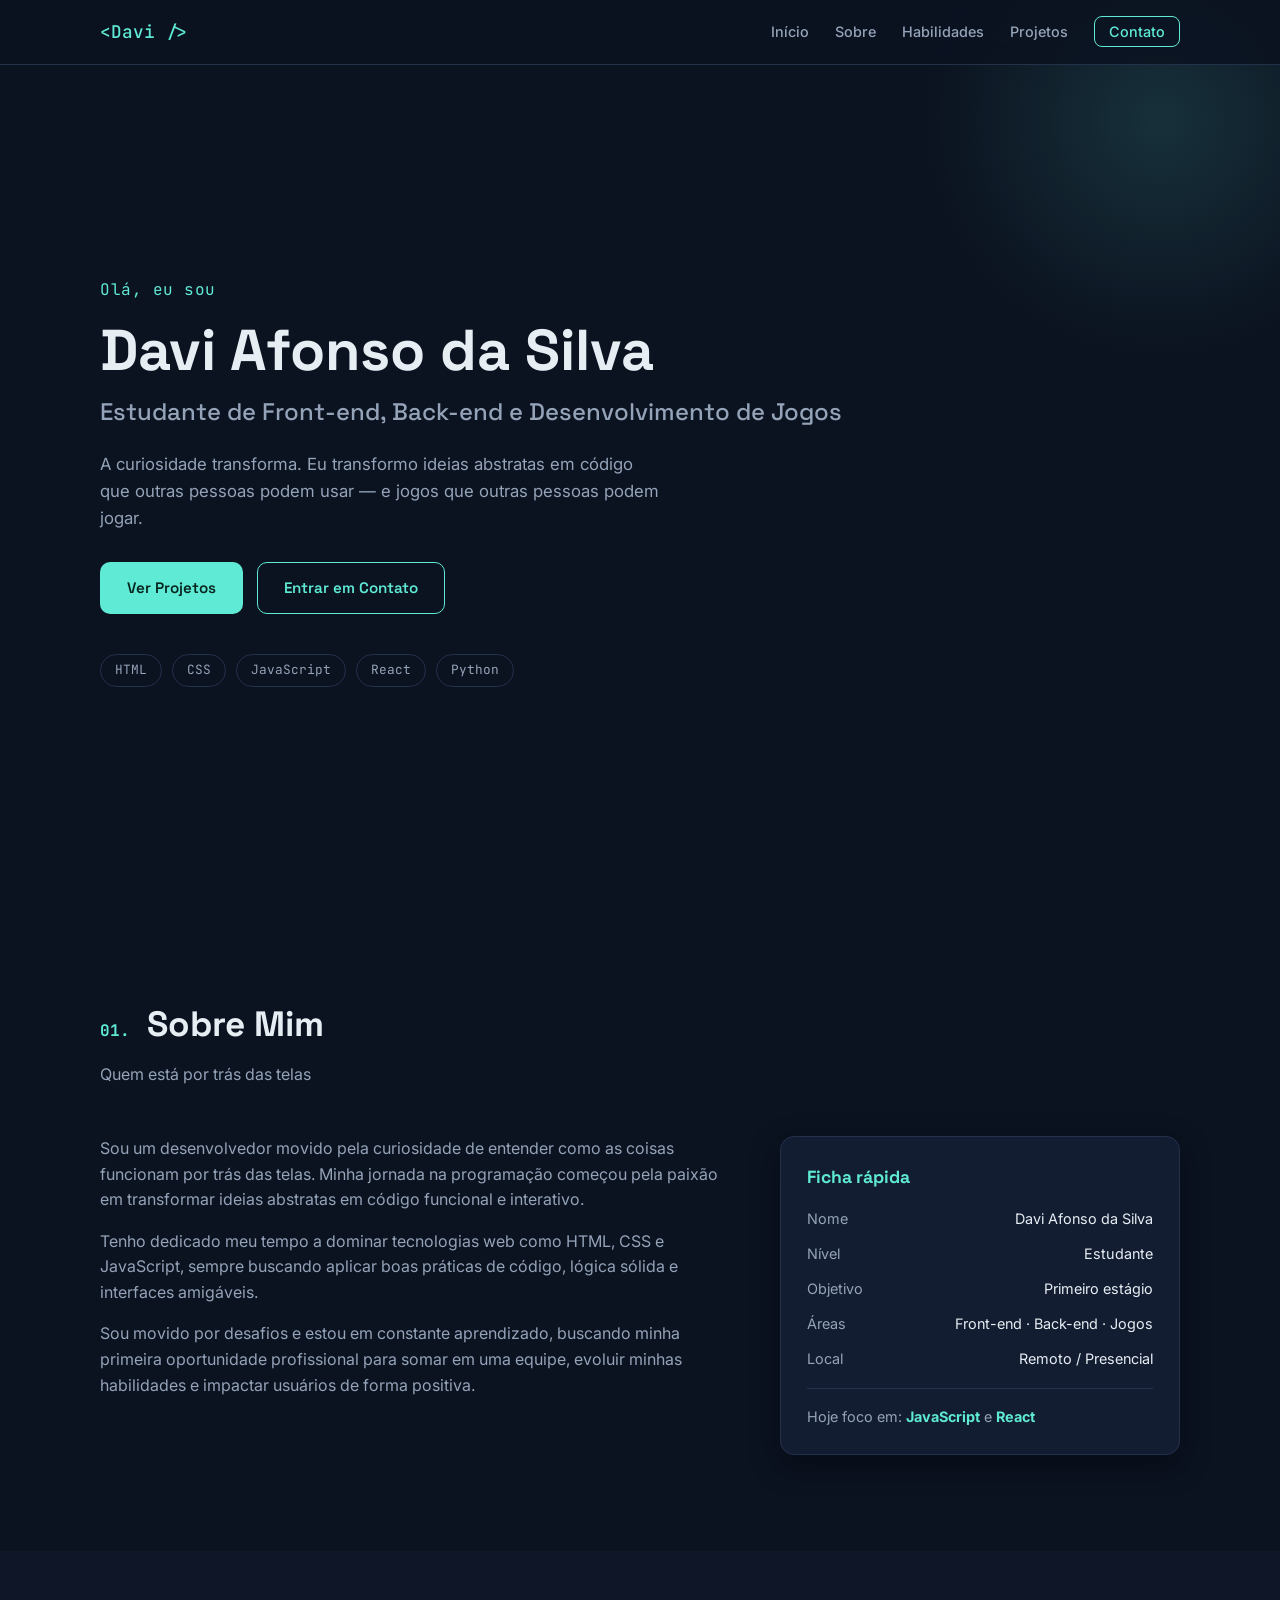
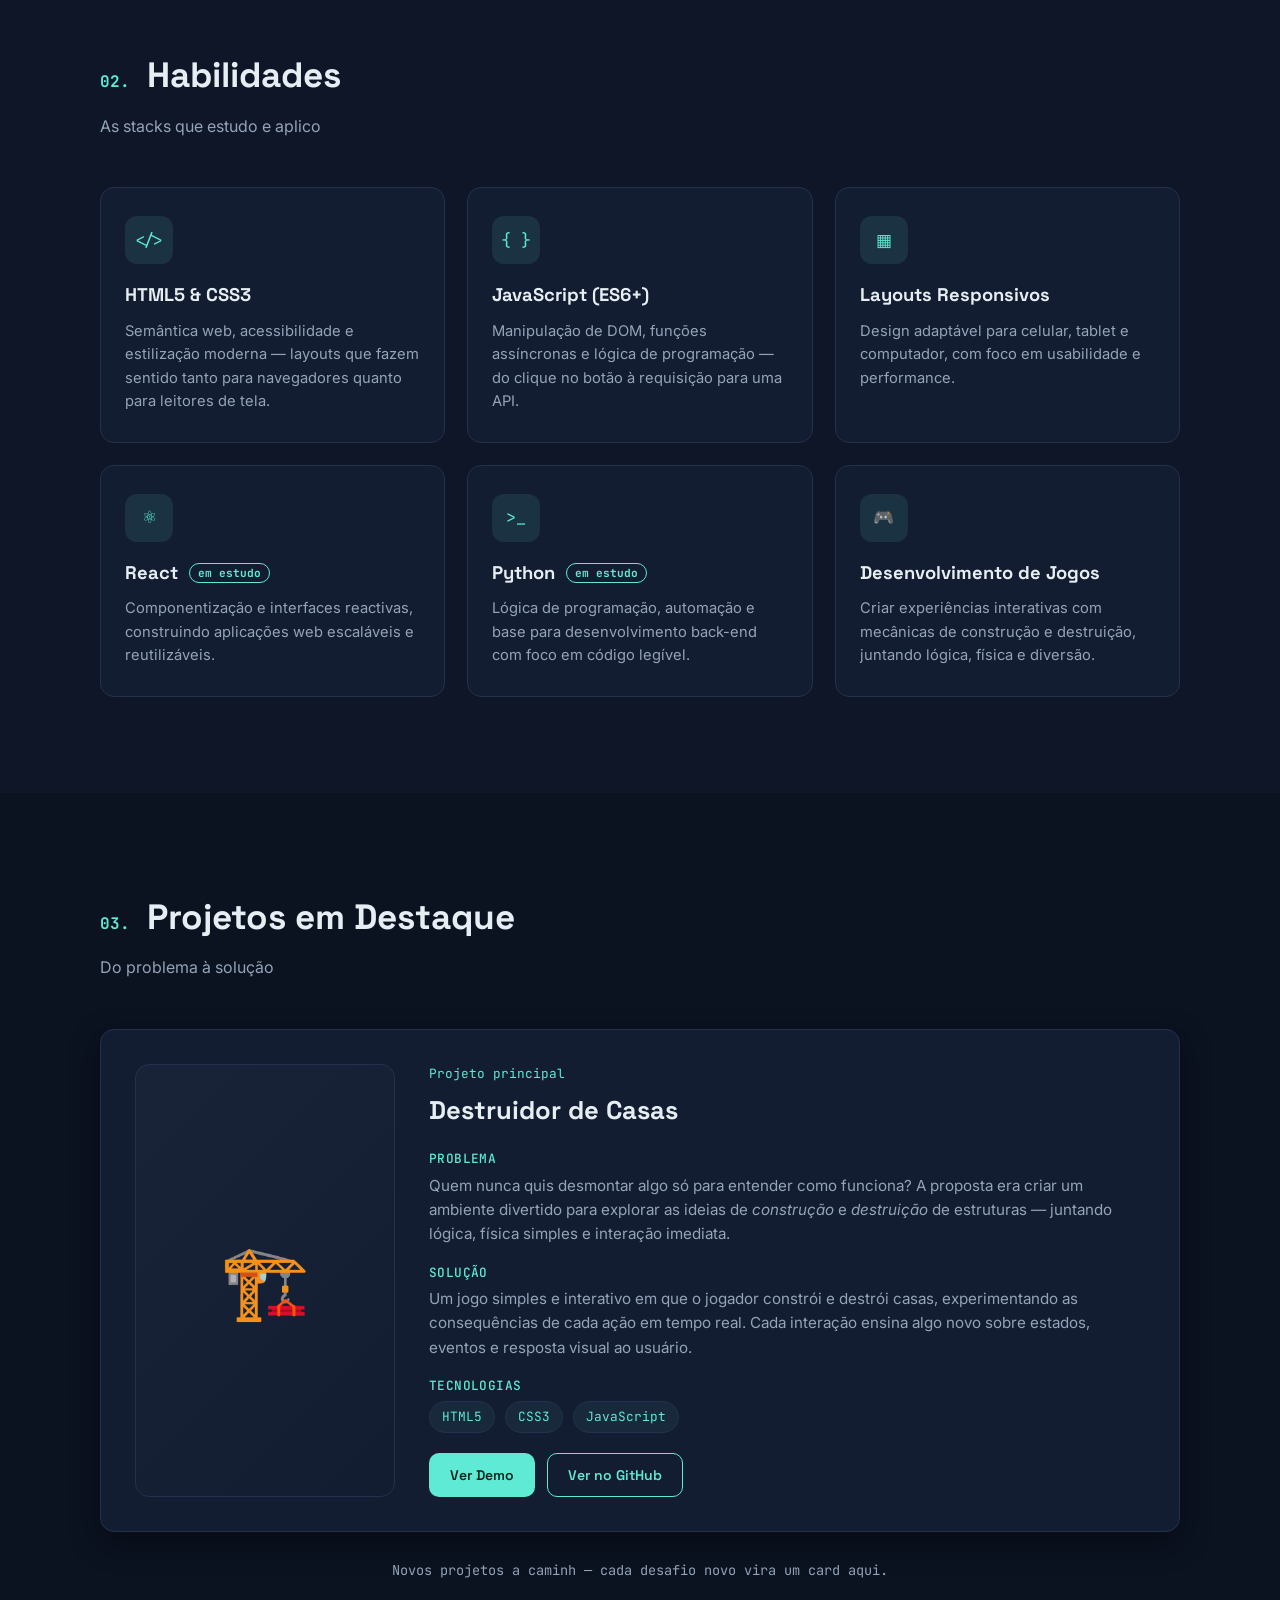
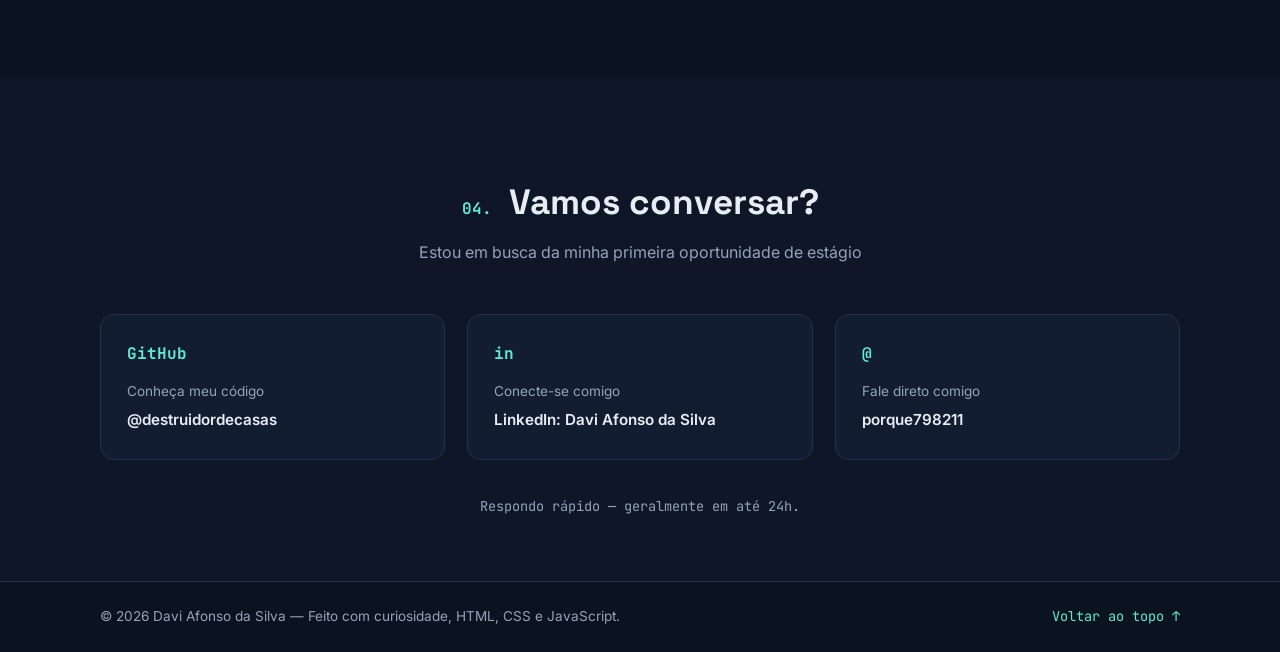
==== commit 359b294b: "mudança" ====
--- a/index.html
+++ b/index.html
@@ -195,7 +195,7 @@
         </article>
 
         <div class="projeto__vazio">
-          <p>Novos projetos a caminho — cada desafio novo vira um card aqui.</p>
+          <p>Novos projetos a caminh — cada desafio novo vira um card aqui.</p>
         </div>
       </div>
     </section>
